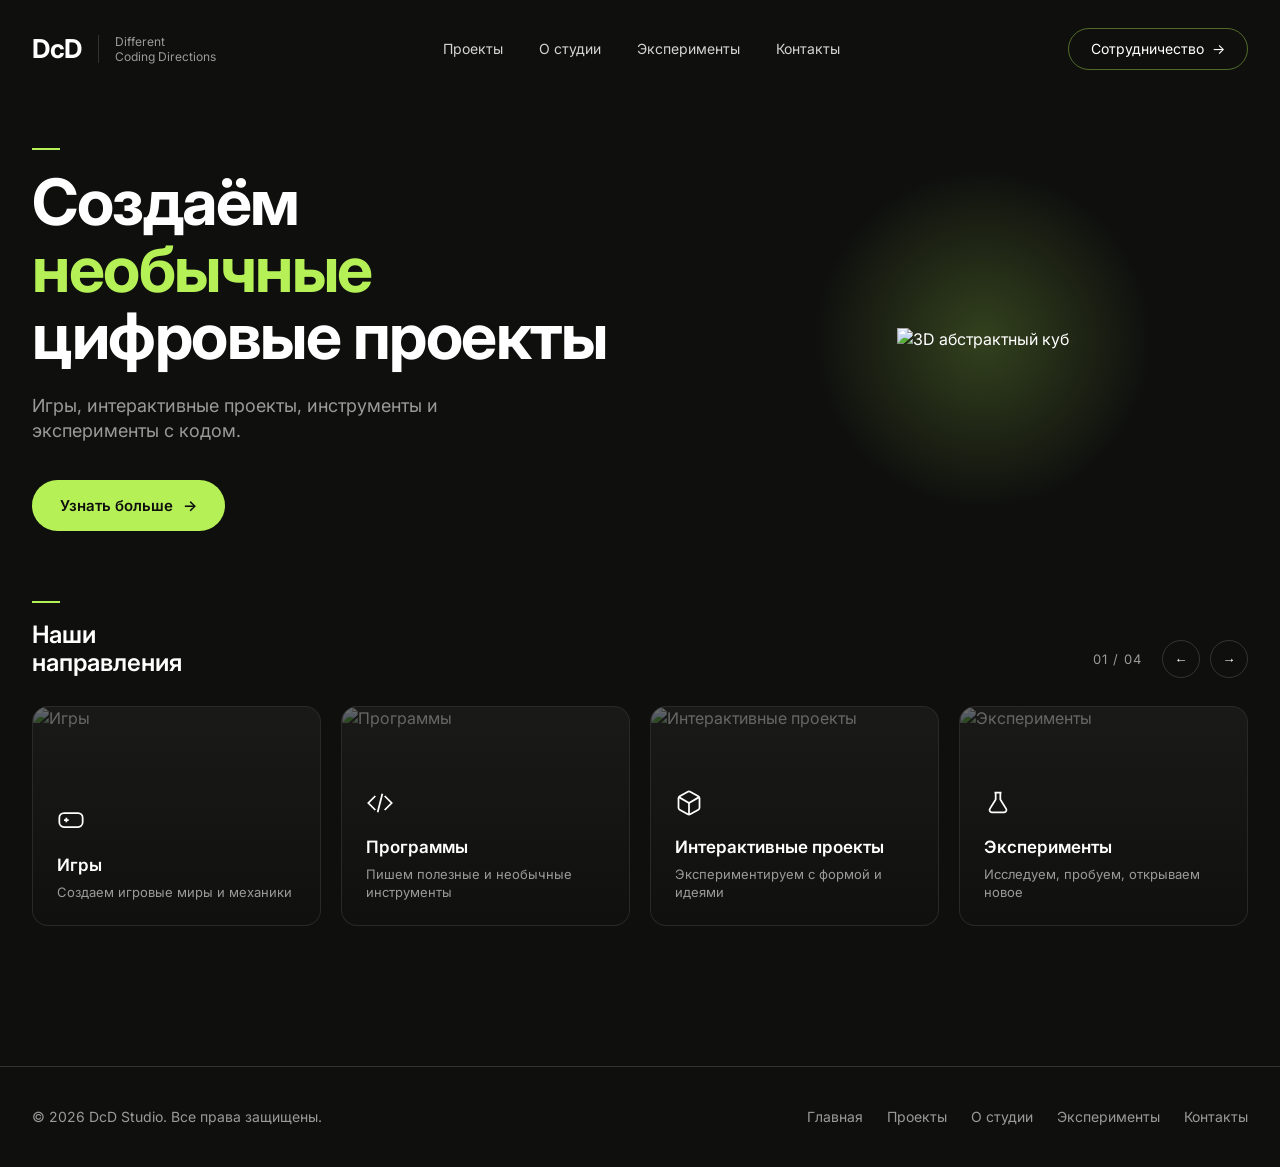
==== index.html @ a6811c2c "Add files via upload" ====
<!DOCTYPE html>
<html lang="ru">
<head>
  <meta charset="UTF-8">
  <meta name="viewport" content="width=device-width, initial-scale=1.0">
  <title>DcD — Different Coding Directions</title>
  <!-- Подключаем шрифт Inter -->
  <link rel="preconnect" href="https://fonts.googleapis.com">
  <link rel="preconnect" href="https://fonts.gstatic.com" crossorigin>
  <link href="https://fonts.googleapis.com/css2?family=Inter:wght@400;500;600;700&display=swap" rel="stylesheet">
  <!-- Подключаем стили -->
  <link rel="stylesheet" href="css/style.css">
</head>
<body>

  <div class="container">
    <!-- ШАПКА САЙТА -->
    <header class="header">
      <a href="index.html" class="logo">
        <span class="logo-main">DcD</span>
        <span class="logo-divider"></span>
        <span class="logo-sub">Different<br>Coding Directions</span>
      </a>

      <!-- Меню для ПК -->
      <nav class="nav">
        <a href="pages/projects.html" class="nav-link">Проекты</a>
        <a href="pages/about.html" class="nav-link">О студии</a>
        <a href="pages/experiments.html" class="nav-link">Эксперименты</a>
        <a href="pages/contacts.html" class="nav-link">Контакты</a>
      </nav>

      <div class="header-actions">
        <a href="pages/contacts.html" class="btn-outline desktop-only">
          Сотрудничество <span>→</span>
        </a>

        <!-- Кнопка бургер-меню для телефонов -->
        <button class="burger-btn" id="burgerBtn" aria-label="Открыть меню">
          <span></span>
          <span></span>
          <span></span>
        </button>
      </div>
    </header>

    <!-- ВЫЕЗЖАЮЩЕЕ МОБИЛЬНОЕ МЕНЮ -->
    <div class="mobile-menu" id="mobileMenu">
      <nav class="mobile-nav">
        <a href="pages/projects.html" class="mobile-link">Проекты</a>
        <a href="pages/about.html" class="mobile-link">О студии</a>
        <a href="pages/experiments.html" class="mobile-link">Эксперименты</a>
        <a href="pages/contacts.html" class="mobile-link">Контакты</a>
        <a href="pages/contacts.html" class="btn-lime mobile-cta">
          Сотрудничество <span>→</span>
        </a>
      </nav>
    </div>

    <!-- ПЕРВЫЙ ЭКРАН (HERO) -->
    <section class="hero">
      <div class="hero-content">
        <div class="accent-line"></div>
        <h1 class="hero-title">
          Создаём<br>
          <span class="text-lime">необычные</span><br>
          цифровые проекты
        </h1>
        <p class="hero-desc">
          Игры, интерактивные проекты, инструменты и эксперименты с кодом.
        </p>
        <a href="#directions" class="btn-lime">
          Узнать больше <span>→</span>
        </a>
      </div>

      <div class="hero-visual">
        <img src="assets/images/hero-cube.png" alt="3D абстрактный куб" class="hero-img">
      </div>
    </section>

    <!-- БЛОК «НАШИ НАПРАВЛЕНИЯ» -->
    <section id="directions" class="directions">
      <div class="directions-header">
        <div>
          <div class="accent-line"></div>
          <h2 class="section-title">Наши<br>направления</h2>
        </div>

        <div class="slider-controls">
          <span class="slider-counter">01 / 04</span>
          <div class="slider-arrows">
            <button class="arrow-btn" aria-label="Назад">←</button>
            <button class="arrow-btn" aria-label="Вперёд">→</button>
          </div>
        </div>
      </div>

      <div class="cards-grid">
        <!-- Карточка 1: Игры -->
        <a href="pages/projects.html#games" class="card">
          <img src="assets/images/card-games.jpg" alt="Игры" class="card-bg">
          <div class="card-overlay"></div>
          <div class="card-content">
            <div class="card-icon">
              <svg width="28" height="28" viewBox="0 0 24 24" fill="none" stroke="currentColor" stroke-width="1.5">
                <rect x="2" y="6" width="20" height="12" rx="4"/>
                <path d="M6 12h4M8 10v4M15 11h.01M18 13h.01"/>
              </svg>
            </div>
            <h3 class="card-title">Игры</h3>
            <p class="card-text">Создаем игровые миры и механики</p>
          </div>
        </a>

        <!-- Карточка 2: Программы -->
        <a href="pages/projects.html#apps" class="card">
          <img src="assets/images/card-apps.jpg" alt="Программы" class="card-bg">
          <div class="card-overlay"></div>
          <div class="card-content">
            <div class="card-icon">
              <svg width="28" height="28" viewBox="0 0 24 24" fill="none" stroke="currentColor" stroke-width="1.5">
                <polyline points="16 18 22 12 16 6"/>
                <polyline points="8 6 2 12 8 18"/>
                <line x1="14" y1="4" x2="10" y2="20"/>
              </svg>
            </div>
            <h3 class="card-title">Программы</h3>
            <p class="card-text">Пишем полезные и необычные инструменты</p>
          </div>
        </a>

        <!-- Карточка 3: Интерактивные проекты -->
        <a href="pages/projects.html#interactive" class="card">
          <img src="assets/images/card-inter.jpg" alt="Интерактивные проекты" class="card-bg">
          <div class="card-overlay"></div>
          <div class="card-content">
            <div class="card-icon">
              <svg width="28" height="28" viewBox="0 0 24 24" fill="none" stroke="currentColor" stroke-width="1.5">
                <path d="M21 16V8a2 2 0 0 0-1-1.73l-7-4a2 2 0 0 0-2 0l-7 4A2 2 0 0 0 3 8v8a2 2 0 0 0 1 1.73l7 4a2 2 0 0 0 2 0l7-4A2 2 0 0 0 21 16z"/>
                <polyline points="3.27 6.96 12 12.01 20.73 6.96"/>
                <line x1="12" y1="22.08" x2="12" y2="12"/>
              </svg>
            </div>
            <h3 class="card-title">Интерактивные проекты</h3>
            <p class="card-text">Экспериментируем с формой и идеями</p>
          </div>
        </a>

        <!-- Карточка 4: Эксперименты -->
        <a href="pages/experiments.html" class="card">
          <img src="assets/images/card-exp.jpg" alt="Эксперименты" class="card-bg">
          <div class="card-overlay"></div>
          <div class="card-content">
            <div class="card-icon">
              <svg width="28" height="28" viewBox="0 0 24 24" fill="none" stroke="currentColor" stroke-width="1.5">
                <path d="M9 3h6M10 3v6l-5 8a2 2 0 0 0 1.7 3h10.6a2 2 0 0 0 1.7-3l-5-8V3"/>
              </svg>
            </div>
            <h3 class="card-title">Эксперименты</h3>
            <p class="card-text">Исследуем, пробуем, открываем новое</p>
          </div>
        </a>
      </div>
    </section>
  </div>

  <!-- Подключаем скрипты -->
  <script src="js/main.js"></script>
</body>
<!-- ФУТЕР -->
    <footer class="footer">
      <div class="container footer-content">
        <p class="footer-copy">© 2026 DcD Studio. Все права защищены.</p>
        <div class="footer-links">
          <a href="index.html" class="footer-link">Главная</a>
          <a href="pages/projects.html" class="footer-link">Проекты</a>
          <a href="pages/about.html" class="footer-link">О студии</a>
          <a href="pages/experiments.html" class="footer-link">Эксперименты</a>
          <a href="pages/contacts.html" class="footer-link">Контакты</a>
        </div>
      </div>
    </footer>
</html>
---- css/style.css ----
/* Базовые настройки и палитра */
:root {
  --bg-dark: #0f100e;
  --card-bg: #1c1d1a;
  --text-main: #ffffff;
  --text-muted: #9a9b98;
  --accent-lime: #b4f056;
  --accent-lime-hover: #c5f874;
  --border-color: rgba(255, 255, 255, 0.15);
}

* {
  margin: 0;
  padding: 0;
  box-sizing: border-box;
}

html {
  scroll-behavior: smooth;
}

body {
  background-color: var(--bg-dark);
  color: var(--text-main);
  font-family: 'Inter', sans-serif;
  line-height: 1.4;
  overflow-x: hidden;
  display: flex;
  flex-direction: column;
  min-height: 100vh;
}

a {
  text-decoration: none;
  color: inherit;
}

.container {
  max-width: 1280px;
  margin: 0 auto;
  padding: 0 32px;
  width: 100%;
}

/* Растягиваем контент, чтобы футер прижимался к низу страницы */
.content-wrapper {
  flex: 1;
}

/* --- ШАПКА --- */
.header {
  display: flex;
  align-items: center;
  justify-content: space-between;
  padding: 28px 0;
}

.logo {
  display: flex;
  align-items: center;
  gap: 16px;
}

.logo-main {
  font-size: 26px;
  font-weight: 700;
  letter-spacing: -0.5px;
}

.logo-divider {
  width: 1px;
  height: 28px;
  background-color: var(--border-color);
}

.logo-sub {
  font-size: 12px;
  color: var(--text-muted);
  line-height: 1.25;
}

.nav {
  display: flex;
  gap: 36px;
}

.nav-link {
  font-size: 14px;
  color: #d4d5d2;
  transition: color 0.2s;
}

.nav-link:hover,
.nav-link.active {
  color: var(--accent-lime);
}

.nav-link.active {
  font-weight: 500;
}

.header-actions {
  display: flex;
  align-items: center;
  gap: 16px;
}

.btn-outline {
  display: inline-flex;
  align-items: center;
  gap: 8px;
  padding: 10px 22px;
  border: 1px solid rgba(180, 240, 86, 0.4);
  border-radius: 999px;
  font-size: 14px;
  transition: all 0.25s;
}

.btn-outline:hover {
  border-color: var(--accent-lime);
  background-color: rgba(180, 240, 86, 0.08);
}

/* --- ЭЛЕМЕНТЫ МОБИЛЬНОГО МЕНЮ (скрыты на ПК) --- */
.burger-btn {
  display: none;
  flex-direction: column;
  justify-content: center;
  gap: 5px;
  width: 40px;
  height: 40px;
  background: transparent;
  border: 1px solid var(--border-color);
  border-radius: 10px;
  cursor: pointer;
  padding: 0 9px;
  z-index: 1001;
}

.burger-btn span {
  display: block;
  width: 100%;
  height: 2px;
  background-color: var(--text-main);
  transition: transform 0.3s, opacity 0.3s;
}

.burger-btn.active span:nth-child(1) {
  transform: translateY(7px) rotate(45deg);
}
.burger-btn.active span:nth-child(2) {
  opacity: 0;
}
.burger-btn.active span:nth-child(3) {
  transform: translateY(-7px) rotate(-45deg);
}

.mobile-menu {
  position: fixed;
  inset: 0;
  background-color: rgba(15, 16, 14, 0.97);
  backdrop-filter: blur(12px);
  z-index: 1000;
  display: flex;
  align-items: center;
  justify-content: center;
  opacity: 0;
  pointer-events: none;
  transition: opacity 0.3s ease;
}

.mobile-menu.open {
  opacity: 1;
  pointer-events: auto;
}

.mobile-nav {
  display: flex;
  flex-direction: column;
  align-items: center;
  gap: 28px;
  text-align: center;
}

.mobile-link {
  font-size: 26px;
  font-weight: 600;
  color: var(--text-main);
  transition: color 0.2s;
}

.mobile-link:hover {
  color: var(--accent-lime);
}

.mobile-cta {
  margin-top: 12px;
}

/* --- ПЕРВЫЙ ЭКРАН (HERO) --- */
.hero {
  display: grid;
  grid-template-columns: 1.1fr 0.9fr;
  align-items: center;
  gap: 40px;
  padding: 50px 0 70px;
}

.accent-line {
  width: 28px;
  height: 2px;
  background-color: var(--accent-lime);
  margin-bottom: 18px;
}

.hero-title {
  font-size: 64px;
  font-weight: 700;
  line-height: 1.05;
  letter-spacing: -1.5px;
  margin-bottom: 24px;
}

.text-lime {
  color: var(--accent-lime);
}

.hero-desc {
  font-size: 18px;
  color: var(--text-muted);
  max-width: 440px;
  margin-bottom: 36px;
}

.btn-lime {
  display: inline-flex;
  align-items: center;
  gap: 10px;
  background-color: var(--accent-lime);
  color: #0f100e;
  font-weight: 600;
  font-size: 15px;
  padding: 15px 28px;
  border-radius: 999px;
  transition: transform 0.2s, background-color 0.2s;
}

.btn-lime:hover {
  background-color: var(--accent-lime-hover);
  transform: translateY(-2px);
}

.hero-visual {
  display: flex;
  justify-content: center;
  align-items: center;
  position: relative;
}

.hero-visual::before {
  content: '';
  position: absolute;
  width: 340px;
  height: 340px;
  background: radial-gradient(circle, rgba(180, 240, 86, 0.22) 0%, rgba(15, 16, 14, 0) 70%);
  z-index: 0;
  pointer-events: none;
}

.hero-img {
  max-width: 100%;
  height: auto;
  max-height: 440px;
  position: relative;
  z-index: 1;
  object-fit: contain;
}

/* --- НАПРАВЛЕНИЯ --- */
.directions {
  padding-bottom: 80px;
}

.directions-header {
  display: flex;
  justify-content: space-between;
  align-items: flex-end;
  margin-bottom: 28px;
}

.section-title {
  font-size: 24px;
  font-weight: 600;
  line-height: 1.2;
}

.slider-controls {
  display: flex;
  align-items: center;
  gap: 20px;
}

.slider-counter {
  font-size: 13px;
  color: var(--text-muted);
  letter-spacing: 1px;
}

.slider-arrows {
  display: flex;
  gap: 10px;
}

.arrow-btn {
  width: 38px;
  height: 38px;
  border-radius: 50%;
  border: 1px solid var(--border-color);
  background: transparent;
  color: var(--text-main);
  cursor: pointer;
  display: flex;
  align-items: center;
  justify-content: center;
  transition: all 0.2s;
}

.arrow-btn:hover {
  border-color: var(--accent-lime);
  color: var(--accent-lime);
}

/* Сетка карточек */
.cards-grid {
  display: grid;
  grid-template-columns: repeat(4, 1fr);
  gap: 20px;
}

.card {
  position: relative;
  height: 220px;
  border-radius: 16px;
  overflow: hidden;
  background-color: var(--card-bg);
  border: 1px solid rgba(255, 255, 255, 0.06);
  display: flex;
  flex-direction: column;
  justify-content: flex-end;
  padding: 24px;
  transition: transform 0.3s, border-color 0.3s;
}

.card:hover {
  transform: translateY(-4px);
  border-color: rgba(180, 240, 86, 0.4);
}

.card-bg {
  position: absolute;
  inset: 0;
  width: 100%;
  height: 100%;
  object-fit: cover;
  opacity: 0.45;
  transition: transform 0.4s, opacity 0.4s;
}

.card:hover .card-bg {
  transform: scale(1.05);
  opacity: 0.6;
}

.card-overlay {
  position: absolute;
  inset: 0;
  background: linear-gradient(180deg, rgba(15, 16, 14, 0.2) 0%, rgba(15, 16, 14, 0.92) 100%);
}

.card-content {
  position: relative;
  z-index: 2;
}

.card-icon {
  color: #ffffff;
  margin-bottom: 14px;
}

.card-title {
  font-size: 17px;
  font-weight: 600;
  margin-bottom: 6px;
}

.card-text {
  font-size: 13px;
  color: var(--text-muted);
  line-height: 1.35;
}

/* --- СТИЛИ ДЛЯ СТРАНИЦ-ЗАГЛУШЕК --- */
.stub-section {
  min-height: calc(100vh - 280px);
  display: flex;
  align-items: center;
  justify-content: center;
  padding: 40px 0;
}

.stub-card {
  width: 100%;
  max-width: 720px;
  background-color: var(--card-bg);
  border: 1px solid rgba(255, 255, 255, 0.08);
  border-radius: 24px;
  padding: 56px 48px;
  text-align: center;
  position: relative;
  overflow: hidden;
}

.stub-card::before {
  content: '';
  position: absolute;
  top: -80px;
  left: 50%;
  transform: translateX(-50%);
  width: 300px;
  height: 200px;
  background: radial-gradient(circle, rgba(180, 240, 86, 0.15) 0%, rgba(28, 29, 26, 0) 70%);
  pointer-events: none;
}

.stub-badge {
  display: inline-flex;
  align-items: center;
  gap: 8px;
  padding: 6px 14px;
  background-color: rgba(180, 240, 86, 0.1);
  border: 1px solid rgba(180, 240, 86, 0.3);
  border-radius: 999px;
  color: var(--accent-lime);
  font-size: 13px;
  font-weight: 500;
  margin-bottom: 24px;
}

.pulse-dot {
  width: 8px;
  height: 8px;
  border-radius: 50%;
  background-color: var(--accent-lime);
  box-shadow: 0 0 8px var(--accent-lime);
}

.stub-title {
  font-size: 40px;
  font-weight: 700;
  line-height: 1.15;
  letter-spacing: -1px;
  margin-bottom: 18px;
}

.stub-desc {
  font-size: 16px;
  color: var(--text-muted);
  max-width: 500px;
  margin: 0 auto 36px;
  line-height: 1.5;
}

.stub-actions {
  display: flex;
  flex-wrap: wrap;
  justify-content: center;
  gap: 14px;
}

/* --- ФУТЕР --- */
.footer {
  border-top: 1px solid var(--border-color);
  padding: 40px 0;
  margin-top: 60px;
}

.footer-content {
  display: flex;
  justify-content: space-between;
  align-items: center;
  flex-wrap: wrap;
  gap: 20px;
}

.footer-copy {
  font-size: 14px;
  color: var(--text-muted);
}

.footer-links {
  display: flex;
  gap: 24px;
}

.footer-link {
  font-size: 14px;
  color: var(--text-muted);
  transition: color 0.2s;
}

.footer-link:hover {
  color: var(--accent-lime);
}

/* --- АДАПТИВ ПОД ПЛАНШЕТЫ (до 1024px) --- */
@media (max-width: 1024px) {
  .hero {
    grid-template-columns: 1fr;
    text-align: left;
  }
  .hero-title {
    font-size: 48px;
  }
  .cards-grid {
    grid-template-columns: repeat(2, 1fr);
  }
}

/* --- АДАПТИВ ПОД ТЕЛЕФОНЫ (до 768px) --- */
@media (max-width: 768px) {
  .container {
    padding: 0 20px;
  }

  .header {
    padding: 20px 0;
  }

  .nav,
  .desktop-only,
  .logo-divider,
  .logo-sub {
    display: none;
  }

  .burger-btn {
    display: flex;
  }

  .hero {
    padding: 24px 0 48px;
    gap: 28px;
  }

  .hero-title {
    font-size: 36px;
    letter-spacing: -1px;
    margin-bottom: 16px;
  }

  .hero-desc {
    font-size: 15px;
    margin-bottom: 24px;
  }

  .btn-lime {
    width: 100%;
    justify-content: center;
  }

  .hero-visual {
    order: -1;
  }

  .hero-img {
    max-height: 240px;
  }

  .hero-visual::before {
    width: 200px;
    height: 200px;
  }

  .directions {
    padding-bottom: 48px;
  }

  .slider-controls {
    display: none;
  }

  .cards-grid {
    grid-template-columns: 1fr;
    gap: 14px;
  }

  .card {
    height: 170px;
    padding: 20px;
  }

  /* Заглушка на телефонах */
  .stub-card {
    padding: 36px 24px;
  }

  .stub-title {
    font-size: 28px;
  }

  .stub-actions {
    flex-direction: column;
  }

  .stub-actions .btn-lime,
  .stub-actions .btn-outline {
    width: 100%;
    justify-content: center;
  }

  /* Футер на телефонах */
  .footer {
    padding: 30px 0;
    margin-top: 40px;
  }
  
  .footer-content {
    flex-direction: column;
    text-align: center;
    gap: 16px;
  }

  .footer-links {
    flex-direction: column;
    align-items: center;
    gap: 12px;
  }

  .footer-link {
    font-size: 15px;
  }
}
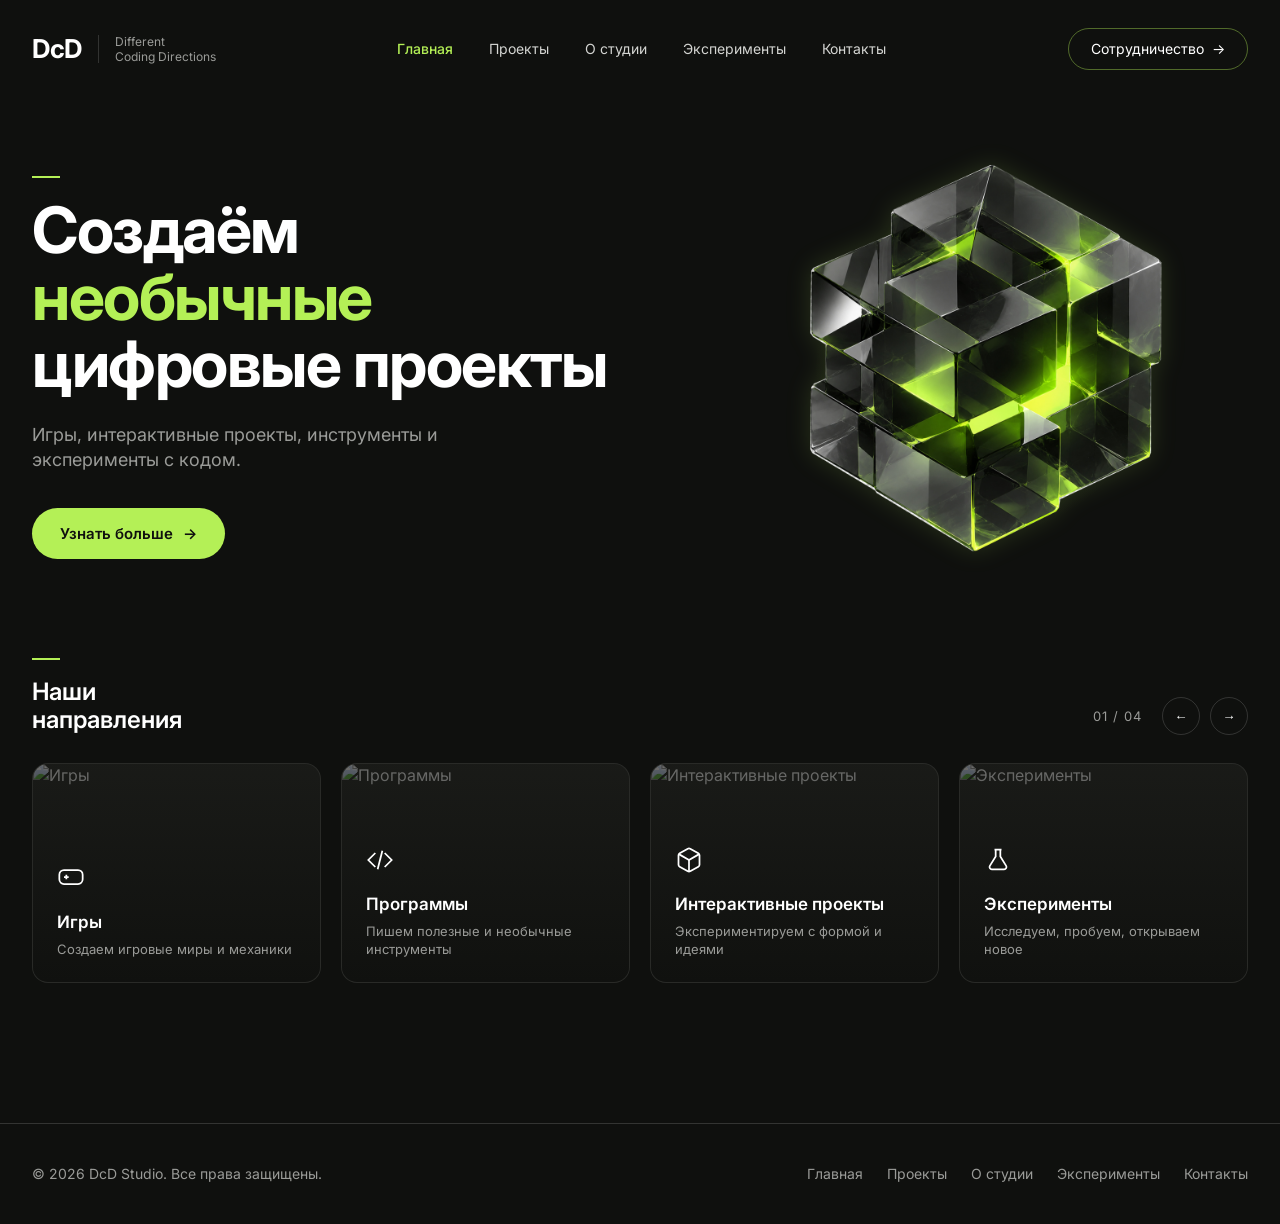
==== commit 5adf72fe: "Add files via upload" ====
--- a/index.html
+++ b/index.html
@@ -13,172 +13,178 @@
 </head>
 <body>
 
-  <div class="container">
-    <!-- ШАПКА САЙТА -->
-    <header class="header">
-      <a href="index.html" class="logo">
-        <span class="logo-main">DcD</span>
-        <span class="logo-divider"></span>
-        <span class="logo-sub">Different<br>Coding Directions</span>
-      </a>
-
-      <!-- Меню для ПК -->
-      <nav class="nav">
-        <a href="pages/projects.html" class="nav-link">Проекты</a>
-        <a href="pages/about.html" class="nav-link">О студии</a>
-        <a href="pages/experiments.html" class="nav-link">Эксперименты</a>
-        <a href="pages/contacts.html" class="nav-link">Контакты</a>
-      </nav>
-
-      <div class="header-actions">
-        <a href="pages/contacts.html" class="btn-outline desktop-only">
-          Сотрудничество <span>→</span>
+  <div class="content-wrapper">
+    <div class="container">
+      <!-- ШАПКА САЙТА -->
+      <header class="header">
+        <a href="index.html" class="logo">
+          <span class="logo-main">DcD</span>
+          <span class="logo-divider"></span>
+          <span class="logo-sub">Different<br>Coding Directions</span>
         </a>
 
-        <!-- Кнопка бургер-меню для телефонов -->
-        <button class="burger-btn" id="burgerBtn" aria-label="Открыть меню">
-          <span></span>
-          <span></span>
-          <span></span>
-        </button>
-      </div>
-    </header>
+        <!-- Меню для ПК -->
+        <nav class="nav">
+          <a href="index.html" class="nav-link active">Главная</a>
+          <a href="pages/projects.html" class="nav-link">Проекты</a>
+          <a href="pages/about.html" class="nav-link">О студии</a>
+          <a href="pages/experiments.html" class="nav-link">Эксперименты</a>
+          <a href="pages/contacts.html" class="nav-link">Контакты</a>
+        </nav>
 
-    <!-- ВЫЕЗЖАЮЩЕЕ МОБИЛЬНОЕ МЕНЮ -->
-    <div class="mobile-menu" id="mobileMenu">
-      <nav class="mobile-nav">
-        <a href="pages/projects.html" class="mobile-link">Проекты</a>
-        <a href="pages/about.html" class="mobile-link">О студии</a>
-        <a href="pages/experiments.html" class="mobile-link">Эксперименты</a>
-        <a href="pages/contacts.html" class="mobile-link">Контакты</a>
-        <a href="pages/contacts.html" class="btn-lime mobile-cta">
-          Сотрудничество <span>→</span>
-        </a>
-      </nav>
-    </div>
+        <div class="header-actions">
+          <a href="pages/contacts.html" class="btn-outline desktop-only">
+            Сотрудничество <span>→</span>
+          </a>
 
-    <!-- ПЕРВЫЙ ЭКРАН (HERO) -->
-    <section class="hero">
-      <div class="hero-content">
-        <div class="accent-line"></div>
-        <h1 class="hero-title">
-          Создаём<br>
-          <span class="text-lime">необычные</span><br>
-          цифровые проекты
-        </h1>
-        <p class="hero-desc">
-          Игры, интерактивные проекты, инструменты и эксперименты с кодом.
-        </p>
-        <a href="#directions" class="btn-lime">
-          Узнать больше <span>→</span>
-        </a>
+          <!-- Кнопка бургер-меню для телефонов -->
+          <button class="burger-btn" id="burgerBtn" aria-label="Открыть меню">
+            <span></span>
+            <span></span>
+            <span></span>
+          </button>
+        </div>
+      </header>
+
+      <!-- ВЫЕЗЖАЮЩЕЕ МОБИЛЬНОЕ МЕНЮ -->
+      <div class="mobile-menu" id="mobileMenu">
+        <nav class="mobile-nav">
+          <a href="index.html" class="mobile-link">Главная</a>
+          <a href="pages/projects.html" class="mobile-link">Проекты</a>
+          <a href="pages/about.html" class="mobile-link">О студии</a>
+          <a href="pages/experiments.html" class="mobile-link">Эксперименты</a>
+          <a href="pages/contacts.html" class="mobile-link">Контакты</a>
+          <a href="pages/contacts.html" class="btn-lime mobile-cta">
+            Сотрудничество <span>→</span>
+          </a>
+        </nav>
       </div>
 
-      <div class="hero-visual">
-        <img src="assets/images/hero-cube.png" alt="3D абстрактный куб" class="hero-img">
-      </div>
-    </section>
-
-    <!-- БЛОК «НАШИ НАПРАВЛЕНИЯ» -->
-    <section id="directions" class="directions">
-      <div class="directions-header">
-        <div>
+      <!-- ПЕРВЫЙ ЭКРАН (HERO) -->
+      <section class="hero">
+        <div class="hero-content">
           <div class="accent-line"></div>
-          <h2 class="section-title">Наши<br>направления</h2>
+          <h1 class="hero-title">
+            Создаём<br>
+            <span class="text-lime">необычные</span><br>
+            цифровые проекты
+          </h1>
+          <p class="hero-desc">
+            Игры, интерактивные проекты, инструменты и эксперименты с кодом.
+          </p>
+          <a href="#directions" class="btn-lime">
+            Узнать больше <span>→</span>
+          </a>
         </div>
 
-        <div class="slider-controls">
-          <span class="slider-counter">01 / 04</span>
-          <div class="slider-arrows">
-            <button class="arrow-btn" aria-label="Назад">←</button>
-            <button class="arrow-btn" aria-label="Вперёд">→</button>
+        <div class="hero-visual">
+          <!-- Куб в формате .webp с прозрачным фоном -->
+          <img src="assets/images/hero-cube-transparent.png" alt="3D стеклянный куб" class="hero-img">
+        </div>
+      </section>
+
+      <!-- БЛОК «НАШИ НАПРАВЛЕНИЯ» -->
+      <section id="directions" class="directions">
+        <div class="directions-header">
+          <div>
+            <div class="accent-line"></div>
+            <h2 class="section-title">Наши<br>направления</h2>
+          </div>
+
+          <div class="slider-controls">
+            <span class="slider-counter">01 / 04</span>
+            <div class="slider-arrows">
+              <button class="arrow-btn" aria-label="Назад">←</button>
+              <button class="arrow-btn" aria-label="Вперёд">→</button>
+            </div>
           </div>
         </div>
+
+        <div class="cards-grid">
+          <!-- Карточка 1: Игры -->
+          <a href="pages/projects.html#games" class="card">
+            <img src="assets/images/card-games.jpg" alt="Игры" class="card-bg">
+            <div class="card-overlay"></div>
+            <div class="card-content">
+              <div class="card-icon">
+                <svg width="28" height="28" viewBox="0 0 24 24" fill="none" stroke="currentColor" stroke-width="1.5">
+                  <rect x="2" y="6" width="20" height="12" rx="4"/>
+                  <path d="M6 12h4M8 10v4M15 11h.01M18 13h.01"/>
+                </svg>
+              </div>
+              <h3 class="card-title">Игры</h3>
+              <p class="card-text">Создаем игровые миры и механики</p>
+            </div>
+          </a>
+
+          <!-- Карточка 2: Программы -->
+          <a href="pages/projects.html#apps" class="card">
+            <img src="assets/images/card-apps.jpg" alt="Программы" class="card-bg">
+            <div class="card-overlay"></div>
+            <div class="card-content">
+              <div class="card-icon">
+                <svg width="28" height="28" viewBox="0 0 24 24" fill="none" stroke="currentColor" stroke-width="1.5">
+                  <polyline points="16 18 22 12 16 6"/>
+                  <polyline points="8 6 2 12 8 18"/>
+                  <line x1="14" y1="4" x2="10" y2="20"/>
+                </svg>
+              </div>
+              <h3 class="card-title">Программы</h3>
+              <p class="card-text">Пишем полезные и необычные инструменты</p>
+            </div>
+          </a>
+
+          <!-- Карточка 3: Интерактивные проекты -->
+          <a href="pages/projects.html#interactive" class="card">
+            <img src="assets/images/card-inter.jpg" alt="Интерактивные проекты" class="card-bg">
+            <div class="card-overlay"></div>
+            <div class="card-content">
+              <div class="card-icon">
+                <svg width="28" height="28" viewBox="0 0 24 24" fill="none" stroke="currentColor" stroke-width="1.5">
+                  <path d="M21 16V8a2 2 0 0 0-1-1.73l-7-4a2 2 0 0 0-2 0l-7 4A2 2 0 0 0 3 8v8a2 2 0 0 0 1 1.73l7 4a2 2 0 0 0 2 0l7-4A2 2 0 0 0 21 16z"/>
+                  <polyline points="3.27 6.96 12 12.01 20.73 6.96"/>
+                  <line x1="12" y1="22.08" x2="12" y2="12"/>
+                </svg>
+              </div>
+              <h3 class="card-title">Интерактивные проекты</h3>
+              <p class="card-text">Экспериментируем с формой и идеями</p>
+            </div>
+          </a>
+
+          <!-- Карточка 4: Эксперименты -->
+          <a href="pages/experiments.html" class="card">
+            <img src="assets/images/card-exp.jpg" alt="Эксперименты" class="card-bg">
+            <div class="card-overlay"></div>
+            <div class="card-content">
+              <div class="card-icon">
+                <svg width="28" height="28" viewBox="0 0 24 24" fill="none" stroke="currentColor" stroke-width="1.5">
+                  <path d="M9 3h6M10 3v6l-5 8a2 2 0 0 0 1.7 3h10.6a2 2 0 0 0 1.7-3l-5-8V3"/>
+                </svg>
+              </div>
+              <h3 class="card-title">Эксперименты</h3>
+              <p class="card-text">Исследуем, пробуем, открываем новое</p>
+            </div>
+          </a>
+        </div>
+      </section>
+    </div>
+  </div>
+
+  <!-- ФУТЕР -->
+  <footer class="footer">
+    <div class="container footer-content">
+      <p class="footer-copy">© 2026 DcD Studio. Все права защищены.</p>
+      <div class="footer-links">
+        <a href="index.html" class="footer-link">Главная</a>
+        <a href="pages/projects.html" class="footer-link">Проекты</a>
+        <a href="pages/about.html" class="footer-link">О студии</a>
+        <a href="pages/experiments.html" class="footer-link">Эксперименты</a>
+        <a href="pages/contacts.html" class="footer-link">Контакты</a>
       </div>
-
-      <div class="cards-grid">
-        <!-- Карточка 1: Игры -->
-        <a href="pages/projects.html#games" class="card">
-          <img src="assets/images/card-games.jpg" alt="Игры" class="card-bg">
-          <div class="card-overlay"></div>
-          <div class="card-content">
-            <div class="card-icon">
-              <svg width="28" height="28" viewBox="0 0 24 24" fill="none" stroke="currentColor" stroke-width="1.5">
-                <rect x="2" y="6" width="20" height="12" rx="4"/>
-                <path d="M6 12h4M8 10v4M15 11h.01M18 13h.01"/>
-              </svg>
-            </div>
-            <h3 class="card-title">Игры</h3>
-            <p class="card-text">Создаем игровые миры и механики</p>
-          </div>
-        </a>
-
-        <!-- Карточка 2: Программы -->
-        <a href="pages/projects.html#apps" class="card">
-          <img src="assets/images/card-apps.jpg" alt="Программы" class="card-bg">
-          <div class="card-overlay"></div>
-          <div class="card-content">
-            <div class="card-icon">
-              <svg width="28" height="28" viewBox="0 0 24 24" fill="none" stroke="currentColor" stroke-width="1.5">
-                <polyline points="16 18 22 12 16 6"/>
-                <polyline points="8 6 2 12 8 18"/>
-                <line x1="14" y1="4" x2="10" y2="20"/>
-              </svg>
-            </div>
-            <h3 class="card-title">Программы</h3>
-            <p class="card-text">Пишем полезные и необычные инструменты</p>
-          </div>
-        </a>
-
-        <!-- Карточка 3: Интерактивные проекты -->
-        <a href="pages/projects.html#interactive" class="card">
-          <img src="assets/images/card-inter.jpg" alt="Интерактивные проекты" class="card-bg">
-          <div class="card-overlay"></div>
-          <div class="card-content">
-            <div class="card-icon">
-              <svg width="28" height="28" viewBox="0 0 24 24" fill="none" stroke="currentColor" stroke-width="1.5">
-                <path d="M21 16V8a2 2 0 0 0-1-1.73l-7-4a2 2 0 0 0-2 0l-7 4A2 2 0 0 0 3 8v8a2 2 0 0 0 1 1.73l7 4a2 2 0 0 0 2 0l7-4A2 2 0 0 0 21 16z"/>
-                <polyline points="3.27 6.96 12 12.01 20.73 6.96"/>
-                <line x1="12" y1="22.08" x2="12" y2="12"/>
-              </svg>
-            </div>
-            <h3 class="card-title">Интерактивные проекты</h3>
-            <p class="card-text">Экспериментируем с формой и идеями</p>
-          </div>
-        </a>
-
-        <!-- Карточка 4: Эксперименты -->
-        <a href="pages/experiments.html" class="card">
-          <img src="assets/images/card-exp.jpg" alt="Эксперименты" class="card-bg">
-          <div class="card-overlay"></div>
-          <div class="card-content">
-            <div class="card-icon">
-              <svg width="28" height="28" viewBox="0 0 24 24" fill="none" stroke="currentColor" stroke-width="1.5">
-                <path d="M9 3h6M10 3v6l-5 8a2 2 0 0 0 1.7 3h10.6a2 2 0 0 0 1.7-3l-5-8V3"/>
-              </svg>
-            </div>
-            <h3 class="card-title">Эксперименты</h3>
-            <p class="card-text">Исследуем, пробуем, открываем новое</p>
-          </div>
-        </a>
-      </div>
-    </section>
-  </div>
+    </div>
+  </footer>
 
   <!-- Подключаем скрипты -->
   <script src="js/main.js"></script>
 </body>
-<!-- ФУТЕР -->
-    <footer class="footer">
-      <div class="container footer-content">
-        <p class="footer-copy">© 2026 DcD Studio. Все права защищены.</p>
-        <div class="footer-links">
-          <a href="index.html" class="footer-link">Главная</a>
-          <a href="pages/projects.html" class="footer-link">Проекты</a>
-          <a href="pages/about.html" class="footer-link">О студии</a>
-          <a href="pages/experiments.html" class="footer-link">Эксперименты</a>
-          <a href="pages/contacts.html" class="footer-link">Контакты</a>
-        </div>
-      </div>
-    </footer>
 </html>
--- a/css/style.css
+++ b/css/style.css
@@ -42,7 +42,6 @@
   width: 100%;
 }
 
-/* Растягиваем контент, чтобы футер прижимался к низу страницы */
 .content-wrapper {
   flex: 1;
 }
@@ -121,7 +120,7 @@
   background-color: rgba(180, 240, 86, 0.08);
 }
 
-/* --- ЭЛЕМЕНТЫ МОБИЛЬНОГО МЕНЮ (скрыты на ПК) --- */
+/* --- МОБИЛЬНОЕ МЕНЮ --- */
 .burger-btn {
   display: none;
   flex-direction: column;
@@ -148,9 +147,11 @@
 .burger-btn.active span:nth-child(1) {
   transform: translateY(7px) rotate(45deg);
 }
+
 .burger-btn.active span:nth-child(2) {
   opacity: 0;
 }
+
 .burger-btn.active span:nth-child(3) {
   transform: translateY(-7px) rotate(-45deg);
 }
@@ -262,11 +263,16 @@
   position: absolute;
   width: 340px;
   height: 340px;
-  background: radial-gradient(circle, rgba(180, 240, 86, 0.22) 0%, rgba(15, 16, 14, 0) 70%);
+  background: radial-gradient(
+    circle,
+    rgba(180, 240, 86, 0.22) 0%,
+    rgba(15, 16, 14, 0) 70%
+  );
   z-index: 0;
   pointer-events: none;
 }
 
+/* Анимированный куб: парение */
 .hero-img {
   max-width: 100%;
   height: auto;
@@ -274,6 +280,29 @@
   position: relative;
   z-index: 1;
   object-fit: contain;
+
+  /* Отключаем обработку событий указателя на самой картинке */
+  pointer-events: none;
+
+  animation: floatCube 5s ease-in-out infinite;
+  filter: drop-shadow(0 0 12px rgba(180, 240, 86, 0.15));
+  transition: filter 0.4s ease, transform 0.4s ease;
+}
+
+/* Неоновое свечение при наведении на обёртку */
+.hero-visual:hover .hero-img {
+  filter: drop-shadow(0 0 28px rgba(180, 240, 86, 0.65))
+          brightness(1.1);
+}
+
+@keyframes floatCube {
+  0%, 100% {
+    transform: translateY(0px);
+  }
+
+  50% {
+    transform: translateY(-16px);
+  }
 }
 
 /* --- НАПРАВЛЕНИЯ --- */
@@ -330,7 +359,6 @@
   color: var(--accent-lime);
 }
 
-/* Сетка карточек */
 .cards-grid {
   display: grid;
   grid-template-columns: repeat(4, 1fr);
@@ -374,7 +402,11 @@
 .card-overlay {
   position: absolute;
   inset: 0;
-  background: linear-gradient(180deg, rgba(15, 16, 14, 0.2) 0%, rgba(15, 16, 14, 0.92) 100%);
+  background: linear-gradient(
+    180deg,
+    rgba(15, 16, 14, 0.2) 0%,
+    rgba(15, 16, 14, 0.92) 100%
+  );
 }
 
 .card-content {
@@ -428,7 +460,11 @@
   transform: translateX(-50%);
   width: 300px;
   height: 200px;
-  background: radial-gradient(circle, rgba(180, 240, 86, 0.15) 0%, rgba(28, 29, 26, 0) 70%);
+  background: radial-gradient(
+    circle,
+    rgba(180, 240, 86, 0.15) 0%,
+    rgba(28, 29, 26, 0) 70%
+  );
   pointer-events: none;
 }
 
@@ -518,9 +554,11 @@
     grid-template-columns: 1fr;
     text-align: left;
   }
+
   .hero-title {
     font-size: 48px;
   }
+
   .cards-grid {
     grid-template-columns: repeat(2, 1fr);
   }
@@ -623,7 +661,7 @@
     padding: 30px 0;
     margin-top: 40px;
   }
-  
+
   .footer-content {
     flex-direction: column;
     text-align: center;
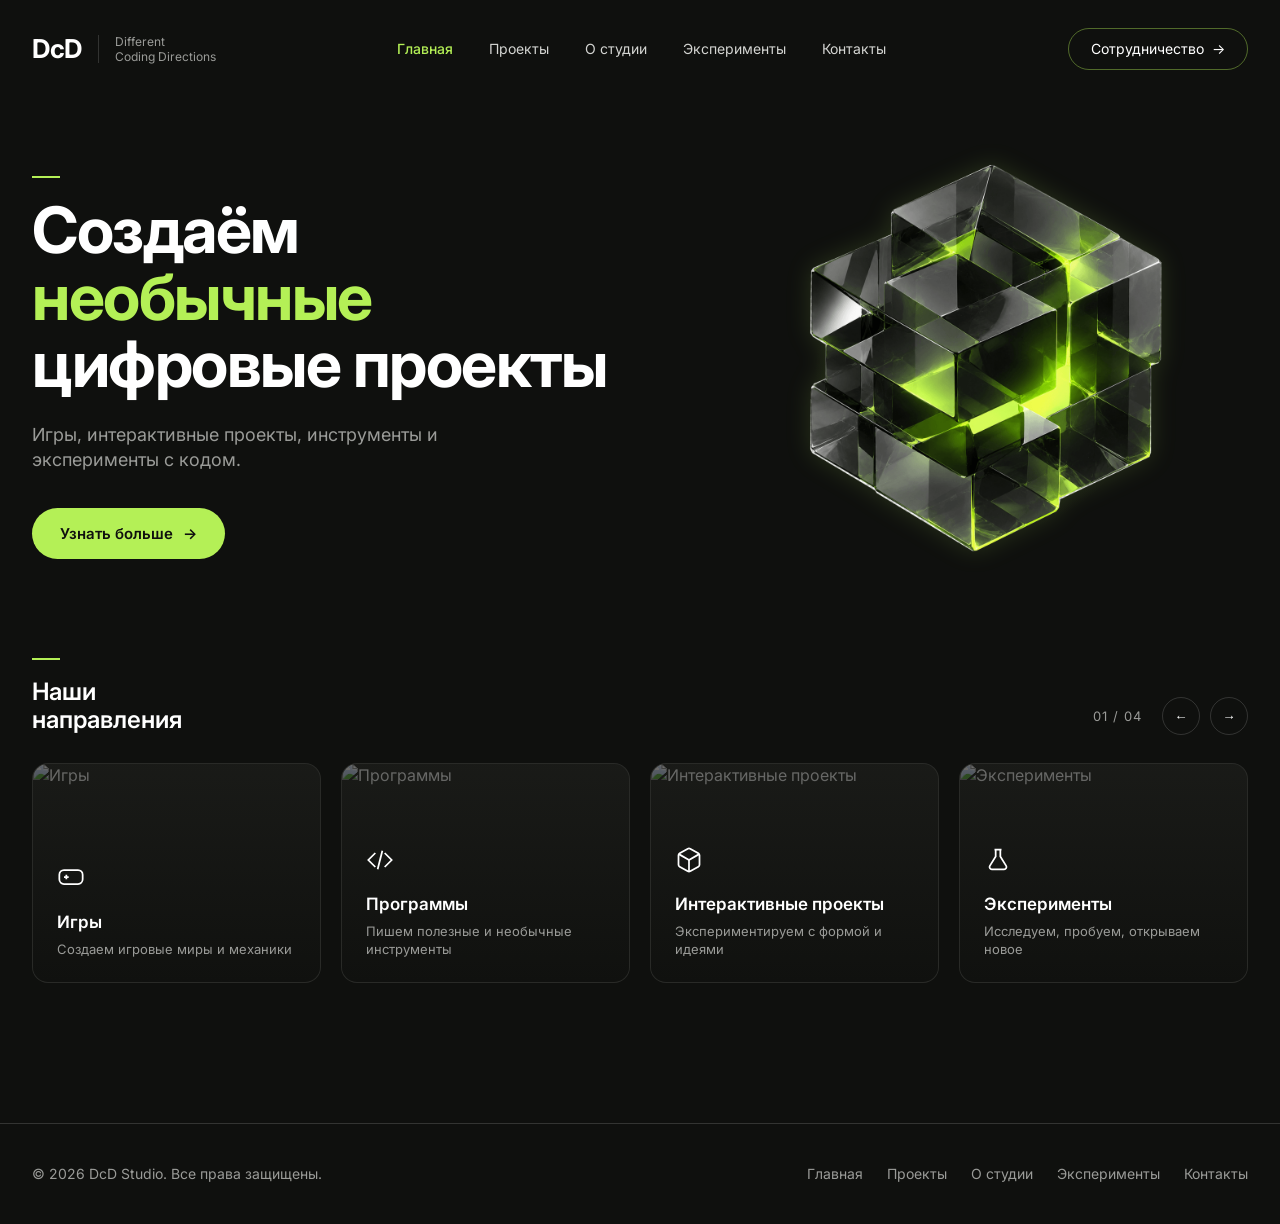
==== commit 63f5a3ea: "Add files via upload" ====
--- a/index.html
+++ b/index.html
@@ -78,7 +78,7 @@
         </div>
 
         <div class="hero-visual">
-          <!-- Куб в формате .webp с прозрачным фоном -->
+          <!-- Куб в формате .webp с анимацией левитации и свечения -->
           <img src="assets/images/hero-cube-transparent.png" alt="3D стеклянный куб" class="hero-img">
         </div>
       </section>
@@ -102,7 +102,7 @@
 
         <div class="cards-grid">
           <!-- Карточка 1: Игры -->
-          <a href="pages/projects.html#games" class="card">
+          <a href="pages/projects.html" class="card">
             <img src="assets/images/card-games.jpg" alt="Игры" class="card-bg">
             <div class="card-overlay"></div>
             <div class="card-content">
@@ -118,7 +118,7 @@
           </a>
 
           <!-- Карточка 2: Программы -->
-          <a href="pages/projects.html#apps" class="card">
+          <a href="pages/projects.html" class="card">
             <img src="assets/images/card-apps.jpg" alt="Программы" class="card-bg">
             <div class="card-overlay"></div>
             <div class="card-content">
@@ -135,7 +135,7 @@
           </a>
 
           <!-- Карточка 3: Интерактивные проекты -->
-          <a href="pages/projects.html#interactive" class="card">
+          <a href="pages/projects.html" class="card">
             <img src="assets/images/card-inter.jpg" alt="Интерактивные проекты" class="card-bg">
             <div class="card-overlay"></div>
             <div class="card-content">
@@ -170,7 +170,7 @@
     </div>
   </div>
 
-  <!-- ФУТЕР -->
+  <!-- ФУТЕР САЙТА -->
   <footer class="footer">
     <div class="container footer-content">
       <p class="footer-copy">© 2026 DcD Studio. Все права защищены.</p>
--- a/css/style.css
+++ b/css/style.css
@@ -42,6 +42,7 @@
   width: 100%;
 }
 
+/* Растягиваем контент, чтобы футер прижимался к низу страницы */
 .content-wrapper {
   flex: 1;
 }
@@ -120,7 +121,7 @@
   background-color: rgba(180, 240, 86, 0.08);
 }
 
-/* --- МОБИЛЬНОЕ МЕНЮ --- */
+/* --- ЭЛЕМЕНТЫ МОБИЛЬНОГО МЕНЮ (скрыты на ПК) --- */
 .burger-btn {
   display: none;
   flex-direction: column;
@@ -147,11 +148,9 @@
 .burger-btn.active span:nth-child(1) {
   transform: translateY(7px) rotate(45deg);
 }
-
 .burger-btn.active span:nth-child(2) {
   opacity: 0;
 }
-
 .burger-btn.active span:nth-child(3) {
   transform: translateY(-7px) rotate(-45deg);
 }
@@ -263,16 +262,12 @@
   position: absolute;
   width: 340px;
   height: 340px;
-  background: radial-gradient(
-    circle,
-    rgba(180, 240, 86, 0.22) 0%,
-    rgba(15, 16, 14, 0) 70%
-  );
+  background: radial-gradient(circle, rgba(180, 240, 86, 0.22) 0%, rgba(15, 16, 14, 0) 70%);
   z-index: 0;
   pointer-events: none;
 }
 
-/* Анимированный куб: парение */
+/* Анимированный куб: парение + неоновое свечение при наведении */
 .hero-img {
   max-width: 100%;
   height: auto;
@@ -280,26 +275,20 @@
   position: relative;
   z-index: 1;
   object-fit: contain;
-
-  /* Отключаем обработку событий указателя на самой картинке */
-  pointer-events: none;
-
+  cursor: pointer;
   animation: floatCube 5s ease-in-out infinite;
   filter: drop-shadow(0 0 12px rgba(180, 240, 86, 0.15));
   transition: filter 0.4s ease, transform 0.4s ease;
 }
 
-/* Неоновое свечение при наведении на обёртку */
-.hero-visual:hover .hero-img {
-  filter: drop-shadow(0 0 28px rgba(180, 240, 86, 0.65))
-          brightness(1.1);
+.hero-img:hover {
+  filter: drop-shadow(0 0 28px rgba(180, 240, 86, 0.65)) brightness(1.1);
 }
 
 @keyframes floatCube {
   0%, 100% {
     transform: translateY(0px);
   }
-
   50% {
     transform: translateY(-16px);
   }
@@ -402,11 +391,7 @@
 .card-overlay {
   position: absolute;
   inset: 0;
-  background: linear-gradient(
-    180deg,
-    rgba(15, 16, 14, 0.2) 0%,
-    rgba(15, 16, 14, 0.92) 100%
-  );
+  background: linear-gradient(180deg, rgba(15, 16, 14, 0.2) 0%, rgba(15, 16, 14, 0.92) 100%);
 }
 
 .card-content {
@@ -429,6 +414,354 @@
   font-size: 13px;
   color: var(--text-muted);
   line-height: 1.35;
+}
+
+/* --- СТИЛИ СТРАНИЦЫ ПРОЕКТОВ И КАРТОЧЕК --- */
+.projects-section {
+  padding: 40px 0 80px;
+}
+
+.projects-header {
+  display: flex;
+  justify-content: space-between;
+  align-items: flex-end;
+  margin-bottom: 40px;
+  gap: 20px;
+  flex-wrap: wrap;
+}
+
+.projects-subtitle {
+  color: var(--text-muted);
+  max-width: 400px;
+  font-size: 15px;
+}
+
+.projects-grid {
+  display: grid;
+  grid-template-columns: repeat(2, 1fr);
+  gap: 30px;
+}
+
+.project-card {
+  background-color: var(--card-bg);
+  border: 1px solid rgba(255, 255, 255, 0.08);
+  border-radius: 20px;
+  overflow: hidden;
+  cursor: pointer;
+  transition: transform 0.3s ease, border-color 0.3s ease;
+  display: flex;
+  flex-direction: column;
+}
+
+.project-card:hover {
+  transform: translateY(-6px);
+  border-color: rgba(180, 240, 86, 0.4);
+}
+
+.project-img-wrap {
+  position: relative;
+  height: 240px;
+  overflow: hidden;
+}
+
+.project-img {
+  width: 100%;
+  height: 100%;
+  object-fit: cover;
+  transition: transform 0.4s ease;
+}
+
+.project-card:hover .project-img {
+  transform: scale(1.04);
+}
+
+.project-badge {
+  position: absolute;
+  top: 16px;
+  left: 16px;
+  display: inline-flex;
+  align-items: center;
+  gap: 8px;
+  background-color: rgba(15, 16, 14, 0.8);
+  backdrop-filter: blur(8px);
+  padding: 6px 14px;
+  border-radius: 999px;
+  font-size: 13px;
+  font-weight: 500;
+  color: var(--accent-lime);
+  border: 1px solid rgba(180, 240, 86, 0.2);
+}
+
+.project-info {
+  padding: 30px;
+  display: flex;
+  flex-direction: column;
+  flex: 1;
+}
+
+.project-tag {
+  font-size: 13px;
+  color: var(--accent-lime);
+  font-weight: 500;
+  margin-bottom: 10px;
+}
+
+.project-name {
+  font-size: 24px;
+  font-weight: 700;
+  margin-bottom: 12px;
+  letter-spacing: -0.5px;
+}
+
+.project-desc {
+  font-size: 15px;
+  color: var(--text-muted);
+  line-height: 1.5;
+  margin-bottom: 24px;
+  flex: 1;
+}
+
+.project-link {
+  font-size: 14px;
+  font-weight: 600;
+  color: var(--text-main);
+  display: inline-flex;
+  align-items: center;
+  gap: 6px;
+  transition: color 0.2s;
+}
+
+.project-card:hover .project-link {
+  color: var(--accent-lime);
+}
+
+/* --- СТИЛИ ДЕТАЛЬНОЙ СТРАНИЦЫ ПРОЕКТА --- */
+.project-detail-section {
+  padding: 40px 0 80px;
+  max-width: 800px;
+}
+
+.back-link {
+  display: inline-block;
+  font-size: 14px;
+  color: var(--text-muted);
+  transition: color 0.2s;
+}
+
+.back-link:hover {
+  color: var(--accent-lime);
+}
+
+.project-detail-gallery {
+  display: grid;
+  grid-template-columns: repeat(2, 1fr);
+  gap: 20px;
+}
+
+.gallery-big-item {
+  border-radius: 16px;
+  overflow: hidden;
+  height: 240px;
+  border: 1px solid rgba(255, 255, 255, 0.08);
+}
+
+.gallery-big-item img {
+  width: 100%;
+  height: 100%;
+  object-fit: cover;
+}
+
+/* --- СТИЛИ ДЛЯ СТРАНИЦЫ «О СТУДИИ» --- */
+.about-page-content {
+  padding: 20px 0 60px;
+}
+
+.about-hero {
+  display: grid;
+  grid-template-columns: 1.1fr .9fr;
+  gap: 36px;
+  align-items: stretch;
+  margin-bottom: 36px;
+}
+
+.about-hero-card {
+  background: linear-gradient(135deg, var(--card-bg) 60%, #142005 130%);
+  border: 1px solid var(--border-color);
+  border-radius: 20px;
+  padding: 44px 40px;
+}
+
+.about-kicker {
+  color: var(--accent-lime);
+  font-size: 13px;
+  font-weight: 700;
+  letter-spacing: 2px;
+  text-transform: uppercase;
+  margin-bottom: 18px;
+}
+
+.about-main-title {
+  font-size: 44px;
+  letter-spacing: -1px;
+  margin-bottom: 20px;
+}
+
+.about-lead {
+  font-size: 16px;
+  color: var(--text-main);
+  line-height: 1.7;
+  margin-bottom: 16px;
+  font-weight: 500;
+}
+
+.about-p {
+  font-size: 15px;
+  color: var(--text-muted);
+  line-height: 1.7;
+  margin-bottom: 16px;
+}
+
+.about-hero-cta {
+  display: flex;
+  gap: 14px;
+  margin-top: 26px;
+  flex-wrap: wrap;
+}
+
+.about-hero-art {
+  border: 1px solid var(--border-color);
+  border-radius: 20px;
+  overflow: hidden;
+  background: radial-gradient(circle at 30% 30%, rgba(180, 240, 86, 0.18), transparent 55%),
+              radial-gradient(circle at 75% 70%, rgba(180, 240, 86, 0.08), transparent 50%),
+              var(--card-bg);
+  display: flex;
+  align-items: center;
+  justify-content: center;
+  min-height: 320px;
+}
+
+.about-hero-art svg {
+  width: 65%;
+  height: auto;
+}
+
+.about-facts-grid {
+  display: grid;
+  grid-template-columns: repeat(3, 1fr);
+  gap: 16px;
+  margin-bottom: 48px;
+}
+
+.about-fact-card {
+  background-color: var(--card-bg);
+  border: 1px solid var(--border-color);
+  border-radius: 16px;
+  padding: 22px 24px;
+}
+
+.about-fact-card b {
+  display: block;
+  font-size: 30px;
+  color: var(--accent-lime);
+  letter-spacing: -1px;
+}
+
+.about-fact-card span {
+  color: var(--text-muted);
+  font-size: 14px;
+}
+
+.team-section-title {
+  margin-bottom: 24px;
+}
+
+.team-grid-5 {
+  display: grid;
+  grid-template-columns: repeat(3, 1fr);
+  gap: 16px;
+  margin-bottom: 56px;
+}
+
+.team-member-card {
+  background-color: var(--card-bg);
+  border: 1px solid var(--border-color);
+  border-radius: 16px;
+  padding: 24px;
+  transition: transform 0.2s, border-color 0.2s;
+}
+
+.team-member-card:hover {
+  border-color: rgba(180, 240, 86, 0.4);
+  transform: translateY(-2px);
+}
+
+.member-avatar {
+  width: 52px;
+  height: 52px;
+  border-radius: 14px;
+  font-weight: 800;
+  font-size: 20px;
+  display: flex;
+  align-items: center;
+  justify-content: center;
+  margin-bottom: 14px;
+  color: #111;
+}
+
+/* Цвета аватарок команды через CSS */
+.team-member-card:nth-child(1) .member-avatar { background: #b4f056; }
+.team-member-card:nth-child(2) .member-avatar { background: #8fd3ff; }
+.team-member-card:nth-child(3) .member-avatar { background: #ffb86b; }
+.team-member-card:nth-child(4) .member-avatar { background: #e88fff; }
+.team-member-card:nth-child(5) .member-avatar { background: #ffdf6b; }
+
+.team-member-card b {
+  display: block;
+  font-size: 17px;
+  margin-bottom: 4px;
+}
+
+.member-role {
+  color: var(--accent-lime);
+  font-size: 13px;
+  font-weight: 600;
+  margin-bottom: 10px;
+}
+
+.team-member-card p {
+  color: var(--text-muted);
+  font-size: 14px;
+  line-height: 1.6;
+}
+
+.about-join-banner {
+  background: linear-gradient(120deg, #142005, var(--card-bg));
+  border: 1px solid var(--border-color);
+  border-radius: 20px;
+  padding: 40px;
+  display: flex;
+  align-items: center;
+  justify-content: space-between;
+  gap: 24px;
+  flex-wrap: wrap;
+  margin-bottom: 20px;
+}
+
+.about-join-text h2 {
+  font-size: 24px;
+  letter-spacing: -.5px;
+  margin-bottom: 8px;
+}
+
+.about-join-text p {
+  color: var(--text-muted);
+  font-size: 15px;
+}
+
+.about-join-actions {
+  display: flex;
+  gap: 14px;
 }
 
 /* --- СТИЛИ ДЛЯ СТРАНИЦ-ЗАГЛУШЕК --- */
@@ -460,11 +793,7 @@
   transform: translateX(-50%);
   width: 300px;
   height: 200px;
-  background: radial-gradient(
-    circle,
-    rgba(180, 240, 86, 0.15) 0%,
-    rgba(28, 29, 26, 0) 70%
-  );
+  background: radial-gradient(circle, rgba(180, 240, 86, 0.15) 0%, rgba(28, 29, 26, 0) 70%);
   pointer-events: none;
 }
 
@@ -554,11 +883,9 @@
     grid-template-columns: 1fr;
     text-align: left;
   }
-
   .hero-title {
     font-size: 48px;
   }
-
   .cards-grid {
     grid-template-columns: repeat(2, 1fr);
   }
@@ -637,6 +964,43 @@
     padding: 20px;
   }
 
+  .projects-grid,
+  .project-detail-gallery {
+    grid-template-columns: 1fr;
+  }
+
+  .about-hero {
+    grid-template-columns: 1fr;
+  }
+
+  .about-facts-grid {
+    grid-template-columns: 1fr;
+  }
+
+  .team-grid-5 {
+    grid-template-columns: 1fr;
+  }
+
+  .about-main-title {
+    font-size: 34px;
+  }
+
+  .about-join-banner {
+    flex-direction: column;
+    align-items: flex-start;
+  }
+
+  .about-join-actions {
+    width: 100%;
+    flex-direction: column;
+  }
+
+  .about-join-actions .btn-lime,
+  .about-join-actions .btn-outline {
+    width: 100%;
+    justify-content: center;
+  }
+
   /* Заглушка на телефонах */
   .stub-card {
     padding: 36px 24px;
@@ -661,7 +1025,7 @@
     padding: 30px 0;
     margin-top: 40px;
   }
-
+  
   .footer-content {
     flex-direction: column;
     text-align: center;
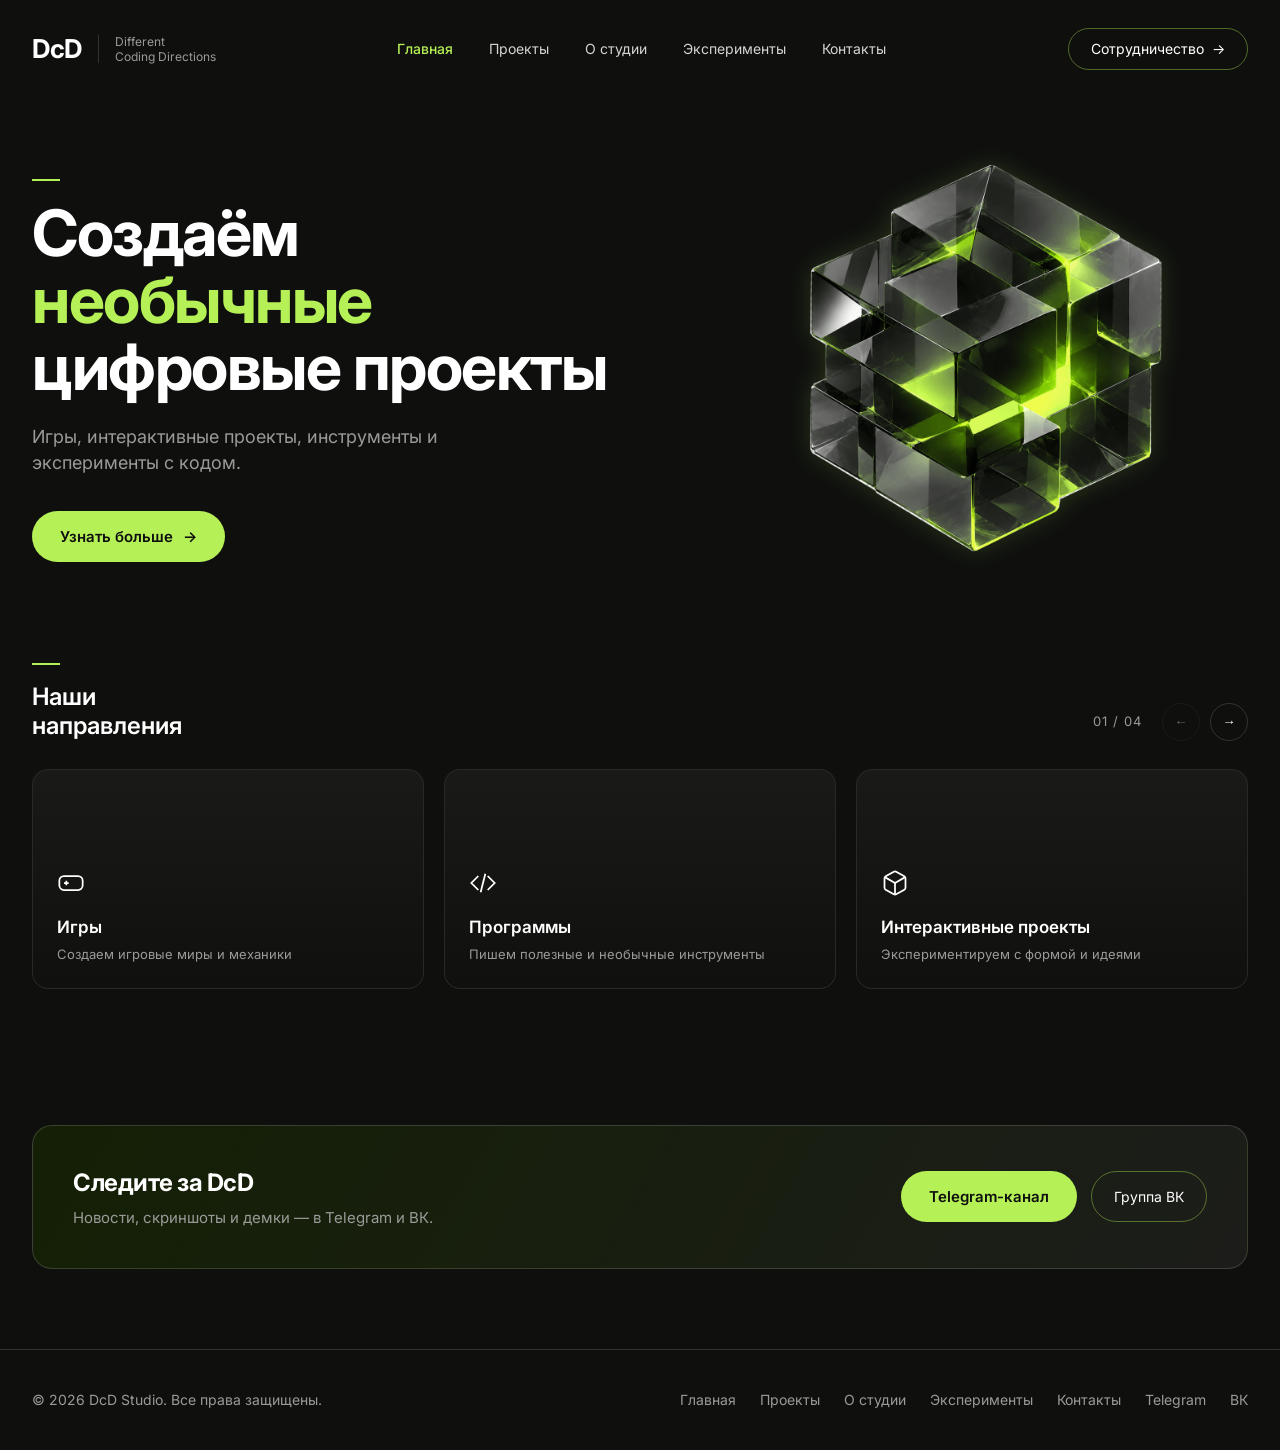
==== commit 6fb558cd: "Add files via upload" ====
--- a/index.html
+++ b/index.html
@@ -23,7 +23,6 @@
           <span class="logo-sub">Different<br>Coding Directions</span>
         </a>
 
-        <!-- Меню для ПК -->
         <nav class="nav">
           <a href="index.html" class="nav-link active">Главная</a>
           <a href="pages/projects.html" class="nav-link">Проекты</a>
@@ -33,16 +32,8 @@
         </nav>
 
         <div class="header-actions">
-          <a href="pages/contacts.html" class="btn-outline desktop-only">
-            Сотрудничество <span>→</span>
-          </a>
-
-          <!-- Кнопка бургер-меню для телефонов -->
-          <button class="burger-btn" id="burgerBtn" aria-label="Открыть меню">
-            <span></span>
-            <span></span>
-            <span></span>
-          </button>
+          <a href="pages/contacts.html" class="btn-outline desktop-only">Сотрудничество <span>→</span></a>
+          <button class="burger-btn" id="burgerBtn" aria-label="Открыть меню"><span></span><span></span><span></span></button>
         </div>
       </header>
 
@@ -54,9 +45,11 @@
           <a href="pages/about.html" class="mobile-link">О студии</a>
           <a href="pages/experiments.html" class="mobile-link">Эксперименты</a>
           <a href="pages/contacts.html" class="mobile-link">Контакты</a>
-          <a href="pages/contacts.html" class="btn-lime mobile-cta">
-            Сотрудничество <span>→</span>
-          </a>
+          <a href="pages/contacts.html" class="btn-lime mobile-cta">Сотрудничество <span>→</span></a>
+          <div class="mobile-social">
+            <a href="https://t.me/Dcd_S_tudio" target="_blank" rel="noopener">Telegram</a>
+            <a href="https://vk.ru/dsd_studio" target="_blank" rel="noopener">ВКонтакте</a>
+          </div>
         </nav>
       </div>
 
@@ -79,7 +72,7 @@
 
         <div class="hero-visual">
           <!-- Куб в формате .webp с анимацией левитации и свечения -->
-          <img src="assets/images/hero-cube-transparent.png" alt="3D стеклянный куб" class="hero-img">
+          <div class="hero-tilt" id="heroTilt"><img src="assets/images/hero-cube-transparent.png" alt="3D стеклянный куб" class="hero-img"></div>
         </div>
       </section>
 
@@ -92,15 +85,15 @@
           </div>
 
           <div class="slider-controls">
-            <span class="slider-counter">01 / 04</span>
+            <span class="slider-counter" id="sliderCounter" aria-live="polite">01 / 04</span>
             <div class="slider-arrows">
-              <button class="arrow-btn" aria-label="Назад">←</button>
-              <button class="arrow-btn" aria-label="Вперёд">→</button>
+              <button class="arrow-btn" id="prevBtn" aria-label="Назад">←</button>
+              <button class="arrow-btn" id="nextBtn" aria-label="Вперёд">→</button>
             </div>
           </div>
         </div>
 
-        <div class="cards-grid">
+        <div class="cards-grid" id="cardsTrack">
           <!-- Карточка 1: Игры -->
           <a href="pages/projects.html" class="card">
             <img src="assets/images/card-games.jpg" alt="Игры" class="card-bg">
@@ -167,6 +160,13 @@
           </a>
         </div>
       </section>
+      <section class="about-join-banner social-banner">
+        <div class="about-join-text"><h2>Следите за DcD</h2><p>Новости, скриншоты и демки — в Telegram и ВК.</p></div>
+        <div class="about-join-actions">
+          <a href="https://t.me/Dcd_S_tudio" class="btn-lime" target="_blank" rel="noopener">Telegram-канал</a>
+          <a href="https://vk.ru/dsd_studio" class="btn-outline" target="_blank" rel="noopener">Группа ВК</a>
+        </div>
+      </section>
     </div>
   </div>
 
@@ -180,6 +180,8 @@
         <a href="pages/about.html" class="footer-link">О студии</a>
         <a href="pages/experiments.html" class="footer-link">Эксперименты</a>
         <a href="pages/contacts.html" class="footer-link">Контакты</a>
+        <a href="https://t.me/Dcd_S_tudio" class="footer-link" target="_blank" rel="noopener">Telegram</a>
+        <a href="https://vk.ru/dsd_studio" class="footer-link" target="_blank" rel="noopener">ВК</a>
       </div>
     </div>
   </footer>
--- a/css/style.css
+++ b/css/style.css
@@ -538,7 +538,8 @@
 /* --- СТИЛИ ДЕТАЛЬНОЙ СТРАНИЦЫ ПРОЕКТА --- */
 .project-detail-section {
   padding: 40px 0 80px;
-  max-width: 800px;
+  max-width: 820px;
+  margin: 0 auto; /* центрируем колонку проекта под шапкой */
 }
 
 .back-link {
@@ -1041,4 +1042,119 @@
   .footer-link {
     font-size: 15px;
   }
-}+}
+
+/* =====================================================
+   ДОПОЛНЕНИЯ v2: переходы, появление, куб, слайдер,
+   фильтры, девлог, соцссылки
+   ===================================================== */
+
+/* Плавный вход/выход страницы */
+body { animation: pageIn 0.45s ease both; }
+@keyframes pageIn { from { opacity: 0; } }
+body.page-leave { opacity: 0; transition: opacity 0.22s ease; }
+
+/* Появление блоков при скролле (скрываем только если JS работает) */
+[data-reveal] {
+  transition: opacity 0.7s ease var(--d, 0s), transform 0.7s cubic-bezier(0.2, 0.7, 0.2, 1) var(--d, 0s);
+}
+.js [data-reveal]:not(.is-in) {
+  opacity: 0;
+  transform: translateY(28px);
+}
+
+/* Куб: наклон за курсором (парение остаётся на самой картинке) */
+.hero-tilt {
+  transform: perspective(900px) rotateX(var(--rx, 0deg)) rotateY(var(--ry, 0deg));
+  transition: transform 0.2s ease-out;
+  will-change: transform;
+}
+
+/* Слайдер направлений */
+.cards-grid {
+  display: flex;
+  gap: 20px;
+  overflow-x: auto;
+  scroll-snap-type: x mandatory;
+  scrollbar-width: none;
+  padding: 6px 0;
+  margin: -6px 0;
+  cursor: grab;
+}
+.cards-grid::-webkit-scrollbar { display: none; }
+.cards-grid.dragging { scroll-snap-type: none; cursor: grabbing; user-select: none; }
+.cards-grid .card { flex: 0 0 calc((100% - 40px) / 3); scroll-snap-align: start; }
+.arrow-btn:disabled { opacity: 0.35; pointer-events: none; }
+
+/* Теги и фильтры */
+.filter-bar { display: flex; flex-wrap: wrap; gap: 10px; margin-bottom: 28px; }
+.chip {
+  background: transparent;
+  border: 1px solid var(--border-color);
+  color: var(--text-muted);
+  padding: 8px 16px;
+  border-radius: 999px;
+  font: 500 13px 'Inter', sans-serif;
+  cursor: pointer;
+  transition: color 0.2s, border-color 0.2s, background-color 0.2s;
+}
+.chip:hover { color: var(--text-main); border-color: rgba(180, 240, 86, 0.5); }
+.chip.active { background: var(--accent-lime); color: #0f100e; border-color: var(--accent-lime); }
+.chip:focus-visible, .arrow-btn:focus-visible, .burger-btn:focus-visible { outline: 2px solid var(--accent-lime); outline-offset: 3px; }
+.project-card[hidden], .devlog-entry[hidden] { display: none; }
+.filter-empty { color: var(--text-muted); padding: 30px 0; }
+.card-tags { display: flex; flex-wrap: wrap; gap: 6px; margin-bottom: 18px; }
+.tag { font-size: 12px; color: var(--text-muted); border: 1px solid var(--border-color); border-radius: 999px; padding: 3px 10px; }
+
+/* Девлог */
+.devlog-list { position: relative; max-width: 820px; padding-left: 34px; display: flex; flex-direction: column; gap: 22px; margin-bottom: 20px; }
+.devlog-list::before { content: ''; position: absolute; left: 7px; top: 8px; bottom: 8px; width: 1px; background: var(--border-color); }
+.devlog-entry { position: relative; background: var(--card-bg); border: 1px solid rgba(255, 255, 255, 0.08); border-radius: 18px; padding: 28px 30px; }
+.devlog-entry::before {
+  content: ''; position: absolute; left: -34px; top: 32px; width: 15px; height: 15px; border-radius: 50%;
+  background: var(--bg-dark); border: 2px solid var(--accent-lime); box-shadow: 0 0 10px rgba(180, 240, 86, 0.5);
+}
+.devlog-meta { font-size: 13px; color: var(--accent-lime); font-weight: 600; margin-bottom: 8px; }
+.devlog-entry h2 { font-size: 22px; letter-spacing: -0.4px; margin-bottom: 10px; }
+.devlog-entry p { color: var(--text-muted); font-size: 15px; line-height: 1.65; margin-bottom: 14px; }
+.devlog-shot { border-radius: 12px; overflow: hidden; height: 200px; margin: 6px 0 16px; border: 1px solid var(--border-color); }
+.devlog-shot img { width: 100%; height: 100%; object-fit: cover; }
+
+/* Исправления: стили, которых не хватало */
+.modal-badge {
+  display: inline-flex; align-items: center; gap: 8px; padding: 6px 14px;
+  background: rgba(180, 240, 86, 0.1); border: 1px solid rgba(180, 240, 86, 0.3);
+  border-radius: 999px; color: var(--accent-lime); font-size: 13px; font-weight: 500; margin-bottom: 18px;
+}
+.project-detail-header { margin-bottom: 10px; }
+.project-detail-actions { display: flex; flex-wrap: wrap; gap: 14px; margin-top: 40px; }
+.img-missing { display: none; }
+.project-img-wrap, .gallery-big-item { background: linear-gradient(135deg, #1c2410, #0f100e); }
+.social-banner { margin-top: 56px; }
+.mobile-social { display: flex; gap: 24px; margin-top: 8px; color: var(--text-muted); font-size: 15px; }
+
+@media (max-width: 1024px) {
+  .cards-grid .card { flex-basis: calc((100% - 20px) / 2); }
+}
+@media (max-width: 768px) {
+  .cards-grid .card { flex-basis: 82%; }
+  .slider-controls { display: flex; }
+  .arrow-btn { display: none; }
+  .devlog-list { padding-left: 26px; }
+  .devlog-entry { padding: 22px 20px; }
+  .devlog-entry::before { left: -26px; }
+  .project-detail-actions .btn-lime, .project-detail-actions .btn-outline { width: 100%; justify-content: center; }
+}
+
+/* Уважаем настройку «уменьшить анимацию» */
+@media (prefers-reduced-motion: reduce) {
+  body { animation: none; }
+  .hero-img { animation: none; }
+  html { scroll-behavior: auto; }
+}
+
+/* Журнал разработки внутри страницы проекта */
+.project-log { margin-top: 48px; }
+.project-log .section-title { margin-bottom: 24px; }
+.devlog-entry h3 { font-size: 20px; letter-spacing: -0.3px; margin-bottom: 10px; }
+.devlog-entry p:last-child { margin-bottom: 0; }
